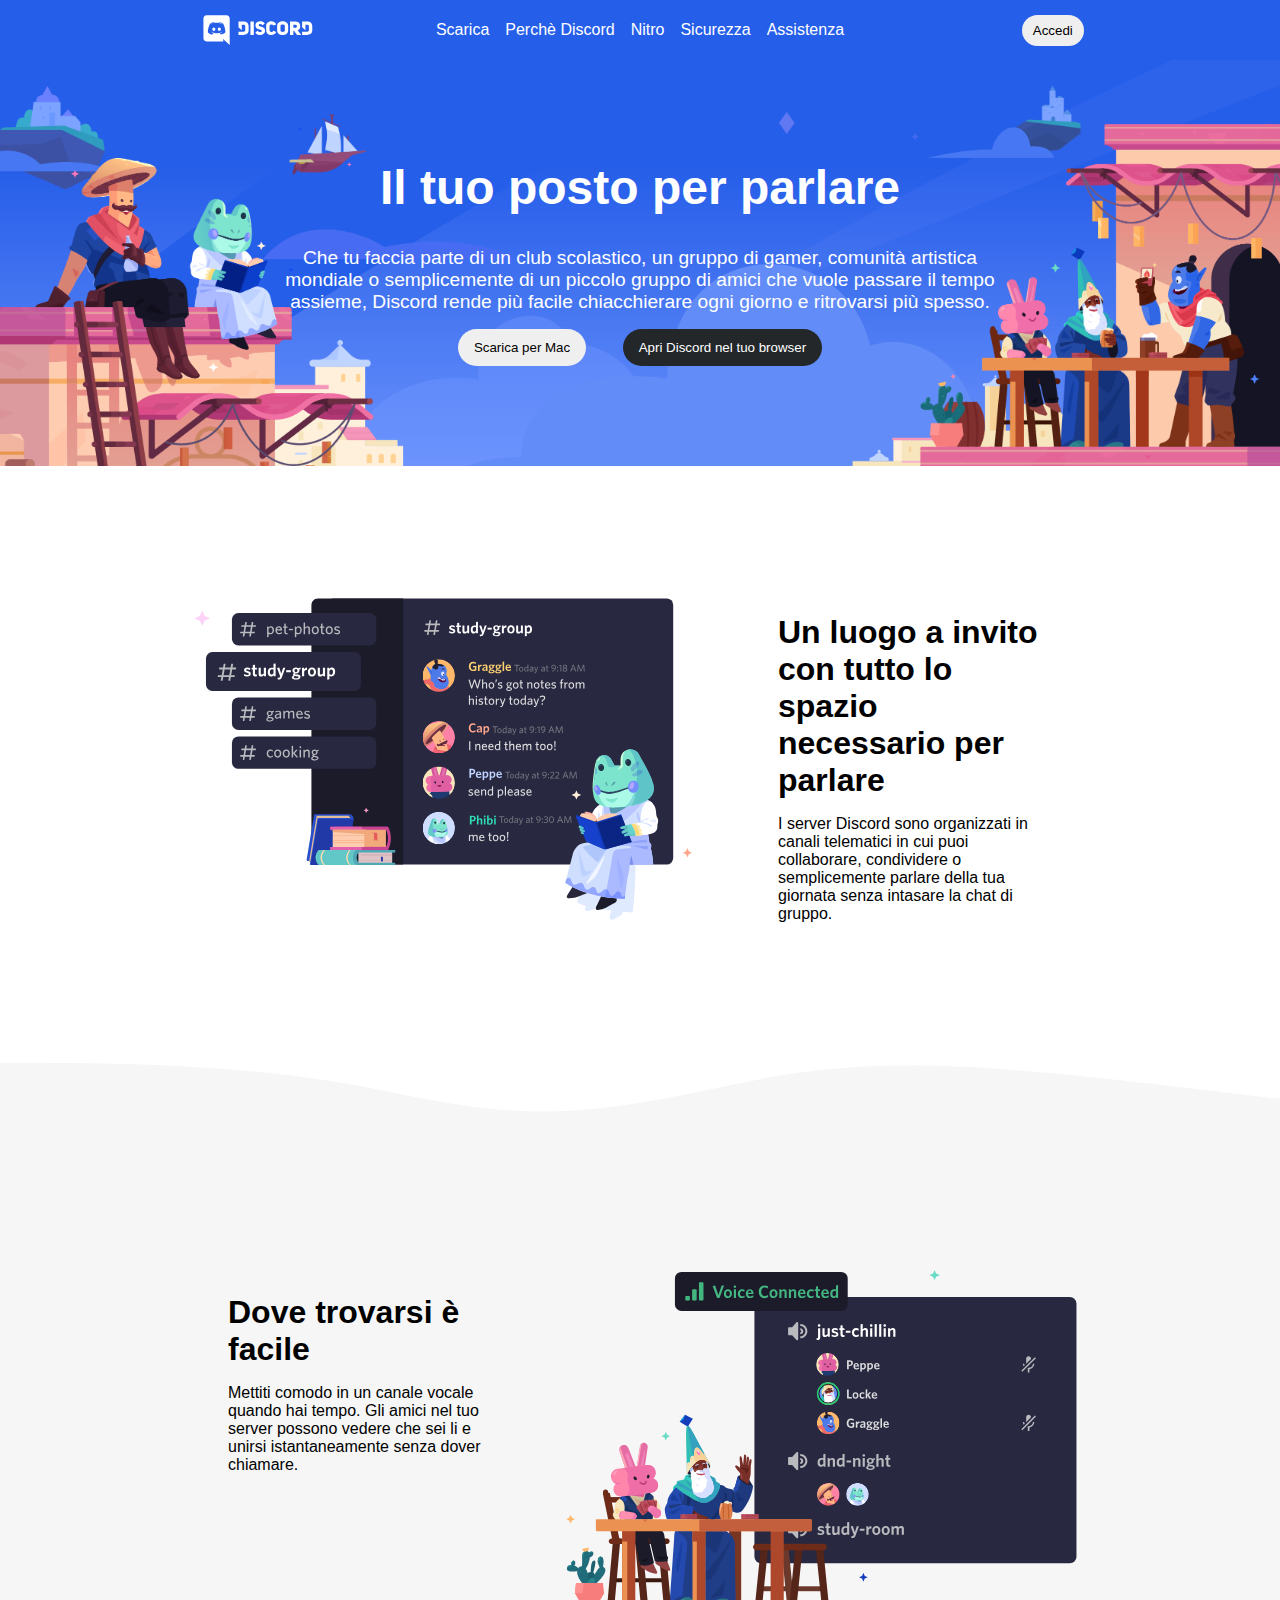
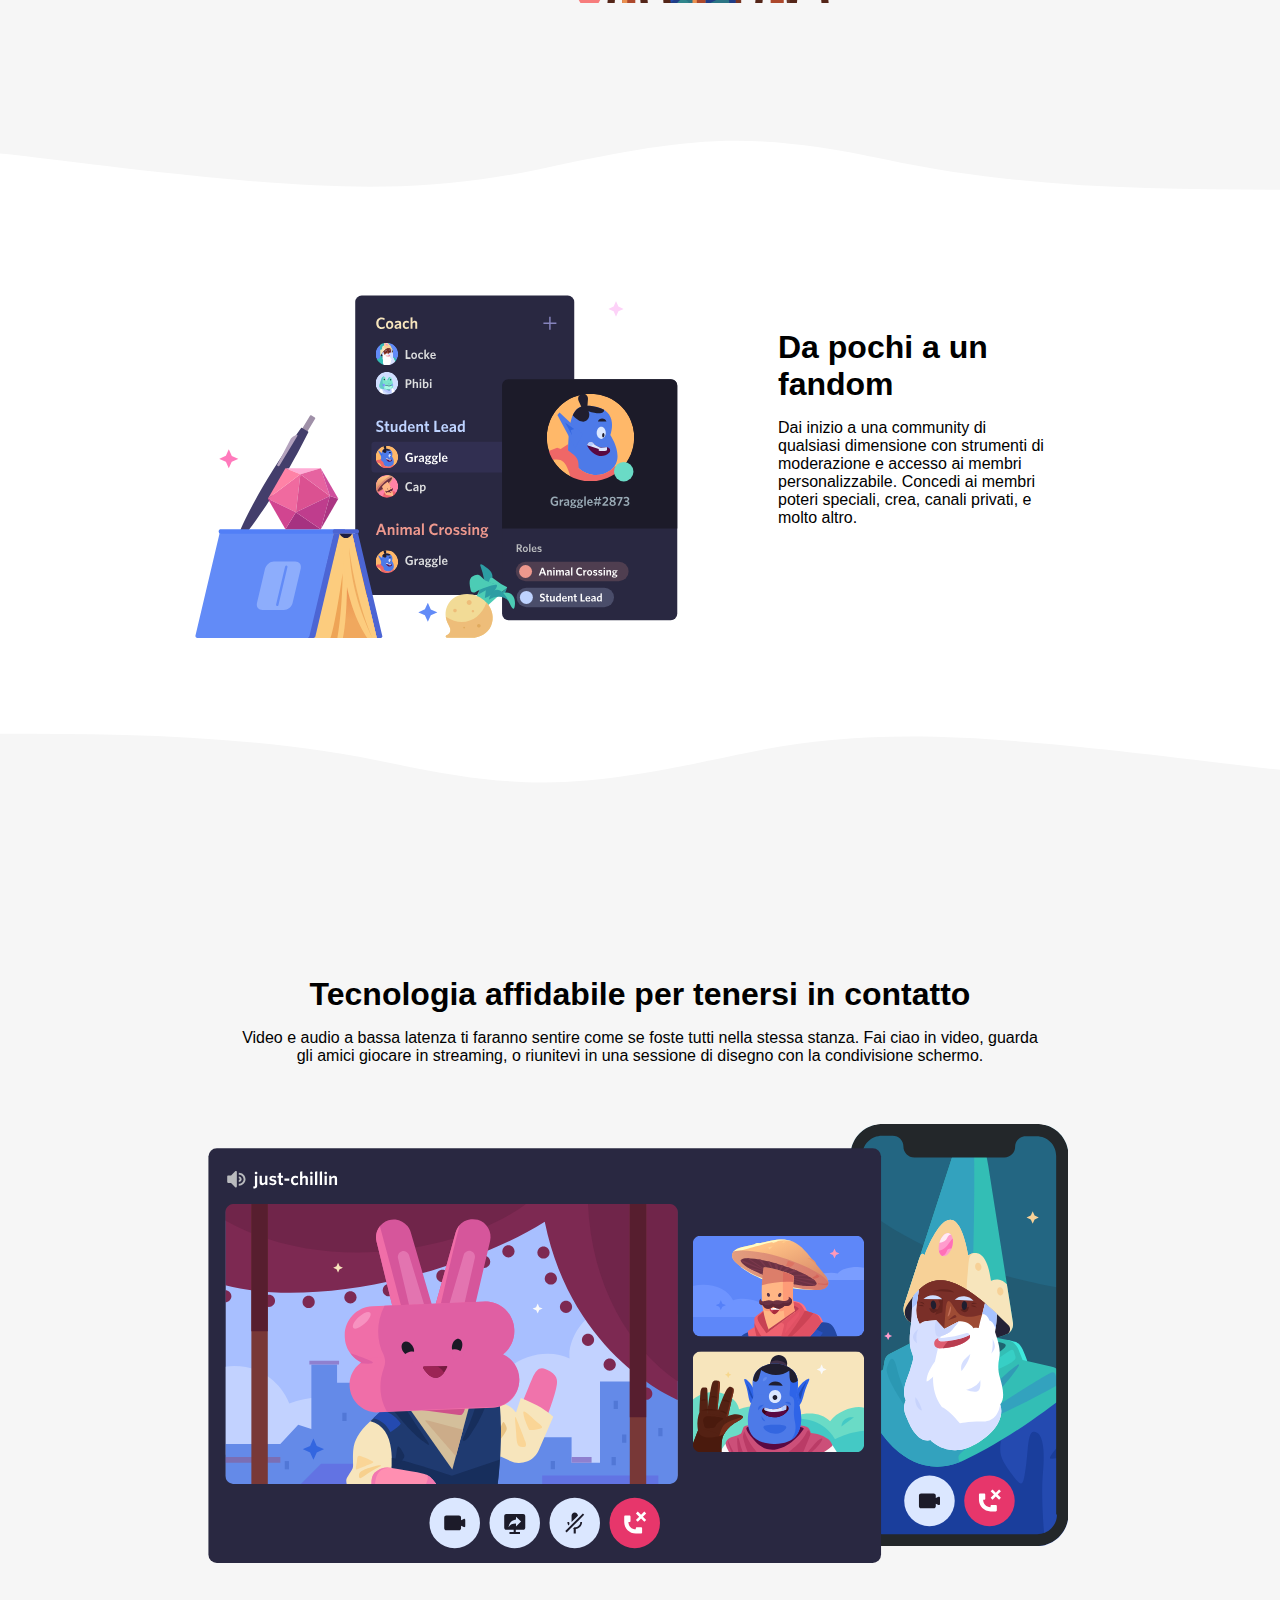
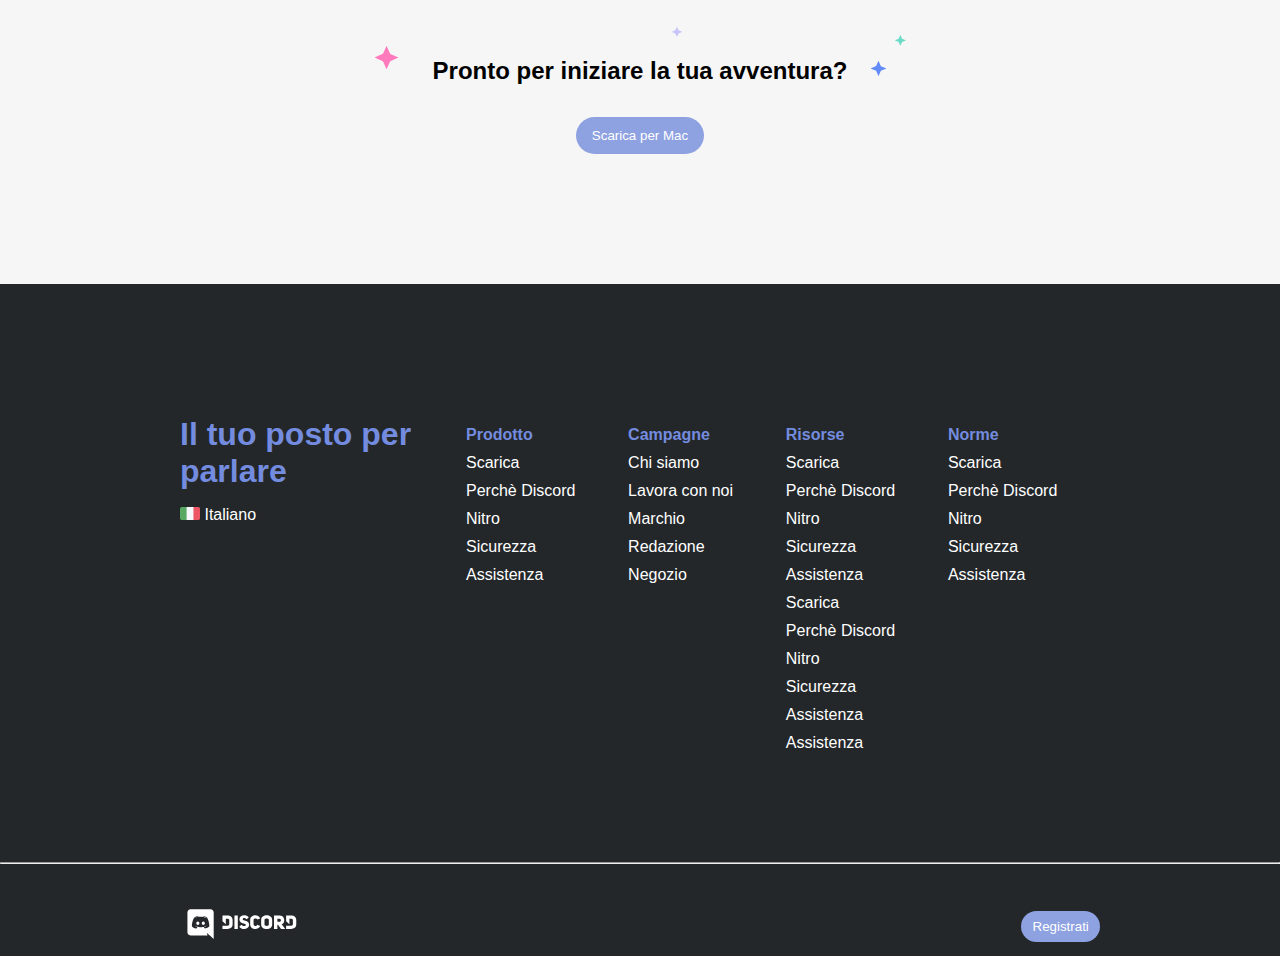
==== bonus.html @ b8d3155d "Adds waves" ====
<!DOCTYPE html>
<html lang="en">
<head>
    <meta charset="UTF-8">
    <meta http-equiv="X-UA-Compatible" content="IE=edge">
    <meta name="viewport" content="width=device-width, initial-scale=1.0">
    <title>Discord</title>
    <link rel="stylesheet" href="css/bonus.css">
    <link rel="preconnect" href="https://fonts.googleapis.com">
    <link rel="preconnect" href="https://fonts.gstatic.com" crossorigin>
    <link href="https://fonts.googleapis.com/css2?family=Poppins&display=swap" rel="stylesheet">
    <link rel="stylesheet" href="https://cdnjs.cloudflare.com/ajax/libs/font-awesome/6.2.0/css/all.min.css" integrity="sha512-xh6O/CkQoPOWDdYTDqeRdPCVd1SpvCA9XXcUnZS2FmJNp1coAFzvtCN9BmamE+4aHK8yyUHUSCcJHgXloTyT2A==" crossorigin="anonymous" referrerpolicy="no-referrer" />
</head>
<body>
    <nav>
        <div class="nav container">
            <div class="logo"><svg width="124" height="30" viewBox="0 0 124 34" xmlns="http://www.w3.org/2000/svg"><g fill="#fff"><path d="M18.1558 14.297C17.1868 14.297 16.4218 15.13 16.4218 16.167C16.4218 17.204 17.2038 18.037 18.1558 18.037C19.1248 18.037 19.8898 17.204 19.8898 16.167C19.8898 15.13 19.1078 14.297 18.1558 14.297ZM11.9508 14.297C10.9818 14.297 10.2168 15.13 10.2168 16.167C10.2168 17.204 10.9988 18.037 11.9508 18.037C12.9198 18.037 13.6848 17.204 13.6848 16.167C13.7018 15.13 12.9198 14.297 11.9508 14.297Z"></path><path d="M26.4178 0.152954H3.63783C1.71683 0.152954 0.152832 1.71695 0.152832 3.63795V26.418C0.152832 28.339 1.71683 29.903 3.63783 29.903H22.9158L22.0148 26.792L24.1908 28.798L26.2478 30.685L29.9198 33.864V3.63795C29.9028 1.71695 28.3388 0.152954 26.4178 0.152954ZM19.8558 22.168C19.8558 22.168 19.2438 21.437 18.7338 20.808C20.9608 20.179 21.8108 18.802 21.8108 18.802C21.1138 19.261 20.4508 19.584 19.8558 19.805C19.0058 20.162 18.1898 20.383 17.3908 20.536C15.7588 20.842 14.2628 20.757 12.9878 20.519C12.0188 20.332 11.1858 20.077 10.4888 19.788C10.0978 19.635 9.67283 19.448 9.24783 19.21C9.19683 19.176 9.14583 19.159 9.09483 19.125C9.06083 19.108 9.04383 19.091 9.02683 19.091C8.72083 18.921 8.55083 18.802 8.55083 18.802C8.55083 18.802 9.36683 20.145 11.5258 20.791C11.0158 21.437 10.3868 22.185 10.3868 22.185C6.62983 22.066 5.20183 19.618 5.20183 19.618C5.20183 14.195 7.64983 9.79195 7.64983 9.79195C10.0978 7.97295 12.4098 8.02395 12.4098 8.02395L12.5798 8.22795C9.51983 9.09495 8.12583 10.438 8.12583 10.438C8.12583 10.438 8.49983 10.234 9.12883 9.96195C10.9478 9.16295 12.3928 8.95895 12.9878 8.89095C13.0898 8.87395 13.1748 8.85695 13.2768 8.85695C14.3138 8.72095 15.4868 8.68695 16.7108 8.82295C18.3258 9.00995 20.0598 9.48595 21.8278 10.438C21.8278 10.438 20.4848 9.16295 17.5948 8.29595L17.8328 8.02395C17.8328 8.02395 20.1618 7.97295 22.5928 9.79195C22.5928 9.79195 25.0408 14.195 25.0408 19.618C25.0408 19.601 23.6128 22.049 19.8558 22.168ZM45.5258 7.42895H39.8818V13.77L43.6388 17.153V10.999H45.6448C46.9198 10.999 47.5488 11.611 47.5488 12.597V17.306C47.5488 18.292 46.9538 18.955 45.6448 18.955H39.8648V22.542H45.5088C48.5348 22.559 51.3738 21.046 51.3738 17.578V12.512C51.3908 8.97595 48.5518 7.42895 45.5258 7.42895ZM75.1058 17.578V12.376C75.1058 10.506 78.4718 10.081 79.4918 11.951L82.6028 10.693C81.3788 8.00695 79.1518 7.22495 77.2988 7.22495C74.2728 7.22495 71.2808 8.97595 71.2808 12.376V17.578C71.2808 21.012 74.2728 22.729 77.2308 22.729C79.1348 22.729 81.4128 21.794 82.6708 19.346L79.3388 17.816C78.5228 19.907 75.1058 19.397 75.1058 17.578ZM64.8208 13.09C63.6478 12.835 62.8658 12.41 62.8148 11.679C62.8828 9.92795 65.5858 9.85995 67.1668 11.543L69.6658 9.62195C68.1018 7.71795 66.3338 7.20795 64.5148 7.20795C61.7438 7.20795 59.0578 8.77195 59.0578 11.73C59.0578 14.603 61.2678 16.15 63.6988 16.524C64.9398 16.694 66.3168 17.187 66.2828 18.037C66.1808 19.652 62.8488 19.567 61.3358 17.731L58.9218 19.992C60.3328 21.811 62.2538 22.729 64.0558 22.729C66.8268 22.729 69.9038 21.131 70.0228 18.207C70.1928 14.518 67.5068 13.583 64.8208 13.09ZM53.4308 22.525H57.2388V7.42895H53.4308V22.525ZM117.64 7.42895H111.996V13.77L115.753 17.153V10.999H117.759C119.034 10.999 119.663 11.611 119.663 12.597V17.306C119.663 18.292 119.068 18.955 117.759 18.955H111.979V22.542H117.64C120.666 22.559 123.505 21.046 123.505 17.578V12.512C123.505 8.97595 120.666 7.42895 117.64 7.42895ZM89.9468 7.22495C86.8188 7.22495 83.7078 8.92495 83.7078 12.41V17.561C83.7078 21.012 86.8358 22.746 89.9808 22.746C93.1088 22.746 96.2198 21.012 96.2198 17.561V12.41C96.2198 8.94195 93.0748 7.22495 89.9468 7.22495ZM92.3948 17.561C92.3948 18.649 91.1708 19.21 89.9638 19.21C88.7398 19.21 87.5158 18.683 87.5158 17.561V12.41C87.5158 11.305 88.7058 10.71 89.8958 10.71C91.1368 10.71 92.3948 11.237 92.3948 12.41V17.561ZM109.888 12.41C109.803 8.87395 107.389 7.44595 104.278 7.44595H98.2428V22.542H102.102V17.748H102.782L106.284 22.542H111.044L106.93 17.357C108.749 16.779 109.888 15.198 109.888 12.41ZM104.346 14.45H102.102V10.999H104.346C106.743 10.999 106.743 14.45 104.346 14.45Z"></path></g></svg></div>
            <div class="link">
                <ul>
                    <li><a href="#">Scarica</a></li>
                    <li><a href="#">Perchè Discord</a></li>
                    <li><a href="#">Nitro</a></li>
                    <li><a href="#">Sicurezza</a></li>
                    <li><a href="#">Assistenza</a></li>
                    
                </ul>
            </div>
            <div class="login"><button>Accedi</button></div>
        </div>
    </nav>
    <section class="blue-bg">
        <div class="container start">
            <div class="start-section">
                <h1>Il tuo posto per parlare</h1>
                <p>Che tu faccia parte di un club scolastico, un gruppo di gamer, comunità artistica mondiale o semplicemente di un piccolo gruppo di amici che vuole passare il tempo assieme, Discord rende più facile chiacchierare ogni giorno e ritrovarsi più spesso.</p>
                <div class="btn-container">
                    <button class="btn-main"><i class="fa-solid fa-down-long"></i> Scarica per Mac</button>
                    <button class="btn-main btn-black btn-font-white">Apri Discord nel tuo browser</button>
                </div>
            </div>
        </div>
    </section>
    <section>
        <div class="container start">
            <div class="row">
                <div class="col">
                    <img src="img/item1.svg" alt="Cartoon photo" width="550px">
                </div>
                <div class="col-2">
                    <h2>Un luogo a invito con tutto lo spazio necessario per parlare</h2>
                    <p>I server Discord sono organizzati in canali telematici in cui puoi collaborare, condividere o semplicemente parlare della tua giornata senza intasare la chat di gruppo.</p>
                </div>
        </div>
    </section>
    <div class="wave"><svg class="wave-1hkxOo" version="1.1" xmlns="http://www.w3.org/2000/svg" viewBox="0 0 1440 100" preserveAspectRatio="none"><path class="wavePath-haxJK1 animationPaused-2hZ4IO" d="M826.337463,25.5396311 C670.970254,58.655965 603.696181,68.7870267 447.802481,35.1443383 C293.342778,1.81111414 137.33377,1.81111414 0,1.81111414 L0,150 L1920,150 L1920,1.81111414 C1739.53523,-16.6853983 1679.86404,73.1607868 1389.7826,37.4859505 C1099.70117,1.81111414 981.704672,-7.57670281 826.337463,25.5396311 Z" fill="currentColor"></path></svg></div>
    <section class="grey-bg">
        <div class="container start">
            <div class="row-reverse">
                <div class="col">
                    <img src="img/item2.svg" alt="Cartoon photo" width="550px">
                </div>
                <div class="col-2">
                    <h2>Dove trovarsi è facile</h2>
                    <p>Mettiti comodo in un canale vocale quando hai tempo. Gli amici nel tuo server possono vedere che sei li e unirsi istantaneamente senza dover chiamare.</p>
                </div>
        </div>
    </section>
    <div class="wave-reverse"><svg class="wave-1hkxOo" version="1.1" xmlns="http://www.w3.org/2000/svg" viewBox="0 0 1440 100" preserveAspectRatio="none"><path class="wavePath-haxJK1 animationPaused-2hZ4IO" d="M826.337463,25.5396311 C670.970254,58.655965 603.696181,68.7870267 447.802481,35.1443383 C293.342778,1.81111414 137.33377,1.81111414 0,1.81111414 L0,150 L1920,150 L1920,1.81111414 C1739.53523,-16.6853983 1679.86404,73.1607868 1389.7826,37.4859505 C1099.70117,1.81111414 981.704672,-7.57670281 826.337463,25.5396311 Z" fill="currentColor"></path></svg></div>
    <section>
        <div class="container start">
            <div class="row">
                <div class="col">
                    <img src="img/item3.svg" alt="Cartoon photo" width="550px">
                </div>
                <div class="col-2">
                    <h2>Da pochi a un fandom</h2>
                    <p>Dai inizio a una community di qualsiasi dimensione con strumenti di moderazione e accesso ai membri personalizzabile. Concedi ai membri poteri speciali, crea, canali privati, e molto altro.</p>
                </div>
        </div>
    </section>
    <div class="wave"><svg class="wave-1hkxOo" version="1.1" xmlns="http://www.w3.org/2000/svg" viewBox="0 0 1440 100" preserveAspectRatio="none"><path class="wavePath-haxJK1 animationPaused-2hZ4IO" d="M826.337463,25.5396311 C670.970254,58.655965 603.696181,68.7870267 447.802481,35.1443383 C293.342778,1.81111414 137.33377,1.81111414 0,1.81111414 L0,150 L1920,150 L1920,1.81111414 C1739.53523,-16.6853983 1679.86404,73.1607868 1389.7826,37.4859505 C1099.70117,1.81111414 981.704672,-7.57670281 826.337463,25.5396311 Z" fill="currentColor"></path></svg></div>
    <section class="grey-bg">
        <div class="container start">
            <div class="last-row">
                <div class="last-row-text">
                    <h2>Tecnologia affidabile per tenersi in contatto</h2>
                    <p>Video e audio a bassa latenza ti faranno sentire come se foste tutti nella stessa stanza. Fai ciao in video, guarda gli amici giocare in streaming, o riunitevi in una sessione di disegno con la condivisione schermo.</p>
                </div>
                <img src="img/item4-big.svg" alt="full-screen Cartoon photo" width="100%">
                <div class="download-button">
                    <h2>Pronto per iniziare la tua avventura?</h2>
                    <button class="btn-main btn-indigo btn-font-white"><i class="fa-solid fa-down-long"></i> Scarica per Mac</button>
                </div>
            </div>
        </div>
    </section>
    <section class="black-bg">
        <div class="container start">
            <div class="row">
                <div class="col-4">
                    <h2>Il tuo posto per parlare</h2>
                    <div>
                        <img src="img/ita.png" alt="Italy's flag" width="20px">
                        <span>Italiano <i class="fa-solid fa-angle-down"></i></span>
                    </div>
                    <div class="social">
                        <a href="https://twitter.com/"> <i class="fa-brands fa-twitter"></i></a>
                        <a href="https://www.instagram.com/"><i class="fa-brands fa-instagram"></i></a>
                        <a href="https://www.facebook.com/"><i class="fa-brands fa-facebook"></i></a>
                        <a href="https://www.youtube.com/"><i class="fa-brands fa-youtube"></i></a>
                    </div>
                </div>
                <div class="col-3">
                    <ul>
                        <li class="title">Prodotto</li>
                        <li>Scarica</li>
                        <li>Perchè Discord</li>
                        <li>Nitro</li>
                        <li>Sicurezza</li>
                        <li>Assistenza</li>
                    </ul>
                </div>
                <div class="col-3">
                    <ul>
                        <li class="title">Campagne</li>
                        <li>Chi siamo</li>
                        <li>Lavora con noi</li>
                        <li>Marchio</li>
                        <li>Redazione</li>
                        <li>Negozio</li>
                    </ul>
                </div>
                <div class="col-3">
                    <ul>
                        <li class="title">Risorse</li>
                        <li>Scarica</li>
                        <li>Perchè Discord</li>
                        <li>Nitro</li>
                        <li>Sicurezza</li>
                        <li>Assistenza</li>
                        <li>Scarica</li>
                        <li>Perchè Discord</li>
                        <li>Nitro</li>
                        <li>Sicurezza</li>
                        <li>Assistenza</li>
                        <li>Assistenza</li>
                    </ul>
                </div>
                <div class="col-3">
                    <ul>
                        <li class="title">Norme</li>
                        <li>Scarica</li>
                        <li>Perchè Discord</li>
                        <li>Nitro</li>
                        <li>Sicurezza</li>
                        <li>Assistenza</li>
                    </ul>
                </div>
                
        </div>
    </section>
    <hr>
    <section class="black-bg">
        <div class="footer container ">
            <div class="footer-logo">
                <svg width="124" height="30" viewBox="0 0 124 34" xmlns="http://www.w3.org/2000/svg"><g fill="#fff"><path d="M18.1558 14.297C17.1868 14.297 16.4218 15.13 16.4218 16.167C16.4218 17.204 17.2038 18.037 18.1558 18.037C19.1248 18.037 19.8898 17.204 19.8898 16.167C19.8898 15.13 19.1078 14.297 18.1558 14.297ZM11.9508 14.297C10.9818 14.297 10.2168 15.13 10.2168 16.167C10.2168 17.204 10.9988 18.037 11.9508 18.037C12.9198 18.037 13.6848 17.204 13.6848 16.167C13.7018 15.13 12.9198 14.297 11.9508 14.297Z"></path><path d="M26.4178 0.152954H3.63783C1.71683 0.152954 0.152832 1.71695 0.152832 3.63795V26.418C0.152832 28.339 1.71683 29.903 3.63783 29.903H22.9158L22.0148 26.792L24.1908 28.798L26.2478 30.685L29.9198 33.864V3.63795C29.9028 1.71695 28.3388 0.152954 26.4178 0.152954ZM19.8558 22.168C19.8558 22.168 19.2438 21.437 18.7338 20.808C20.9608 20.179 21.8108 18.802 21.8108 18.802C21.1138 19.261 20.4508 19.584 19.8558 19.805C19.0058 20.162 18.1898 20.383 17.3908 20.536C15.7588 20.842 14.2628 20.757 12.9878 20.519C12.0188 20.332 11.1858 20.077 10.4888 19.788C10.0978 19.635 9.67283 19.448 9.24783 19.21C9.19683 19.176 9.14583 19.159 9.09483 19.125C9.06083 19.108 9.04383 19.091 9.02683 19.091C8.72083 18.921 8.55083 18.802 8.55083 18.802C8.55083 18.802 9.36683 20.145 11.5258 20.791C11.0158 21.437 10.3868 22.185 10.3868 22.185C6.62983 22.066 5.20183 19.618 5.20183 19.618C5.20183 14.195 7.64983 9.79195 7.64983 9.79195C10.0978 7.97295 12.4098 8.02395 12.4098 8.02395L12.5798 8.22795C9.51983 9.09495 8.12583 10.438 8.12583 10.438C8.12583 10.438 8.49983 10.234 9.12883 9.96195C10.9478 9.16295 12.3928 8.95895 12.9878 8.89095C13.0898 8.87395 13.1748 8.85695 13.2768 8.85695C14.3138 8.72095 15.4868 8.68695 16.7108 8.82295C18.3258 9.00995 20.0598 9.48595 21.8278 10.438C21.8278 10.438 20.4848 9.16295 17.5948 8.29595L17.8328 8.02395C17.8328 8.02395 20.1618 7.97295 22.5928 9.79195C22.5928 9.79195 25.0408 14.195 25.0408 19.618C25.0408 19.601 23.6128 22.049 19.8558 22.168ZM45.5258 7.42895H39.8818V13.77L43.6388 17.153V10.999H45.6448C46.9198 10.999 47.5488 11.611 47.5488 12.597V17.306C47.5488 18.292 46.9538 18.955 45.6448 18.955H39.8648V22.542H45.5088C48.5348 22.559 51.3738 21.046 51.3738 17.578V12.512C51.3908 8.97595 48.5518 7.42895 45.5258 7.42895ZM75.1058 17.578V12.376C75.1058 10.506 78.4718 10.081 79.4918 11.951L82.6028 10.693C81.3788 8.00695 79.1518 7.22495 77.2988 7.22495C74.2728 7.22495 71.2808 8.97595 71.2808 12.376V17.578C71.2808 21.012 74.2728 22.729 77.2308 22.729C79.1348 22.729 81.4128 21.794 82.6708 19.346L79.3388 17.816C78.5228 19.907 75.1058 19.397 75.1058 17.578ZM64.8208 13.09C63.6478 12.835 62.8658 12.41 62.8148 11.679C62.8828 9.92795 65.5858 9.85995 67.1668 11.543L69.6658 9.62195C68.1018 7.71795 66.3338 7.20795 64.5148 7.20795C61.7438 7.20795 59.0578 8.77195 59.0578 11.73C59.0578 14.603 61.2678 16.15 63.6988 16.524C64.9398 16.694 66.3168 17.187 66.2828 18.037C66.1808 19.652 62.8488 19.567 61.3358 17.731L58.9218 19.992C60.3328 21.811 62.2538 22.729 64.0558 22.729C66.8268 22.729 69.9038 21.131 70.0228 18.207C70.1928 14.518 67.5068 13.583 64.8208 13.09ZM53.4308 22.525H57.2388V7.42895H53.4308V22.525ZM117.64 7.42895H111.996V13.77L115.753 17.153V10.999H117.759C119.034 10.999 119.663 11.611 119.663 12.597V17.306C119.663 18.292 119.068 18.955 117.759 18.955H111.979V22.542H117.64C120.666 22.559 123.505 21.046 123.505 17.578V12.512C123.505 8.97595 120.666 7.42895 117.64 7.42895ZM89.9468 7.22495C86.8188 7.22495 83.7078 8.92495 83.7078 12.41V17.561C83.7078 21.012 86.8358 22.746 89.9808 22.746C93.1088 22.746 96.2198 21.012 96.2198 17.561V12.41C96.2198 8.94195 93.0748 7.22495 89.9468 7.22495ZM92.3948 17.561C92.3948 18.649 91.1708 19.21 89.9638 19.21C88.7398 19.21 87.5158 18.683 87.5158 17.561V12.41C87.5158 11.305 88.7058 10.71 89.8958 10.71C91.1368 10.71 92.3948 11.237 92.3948 12.41V17.561ZM109.888 12.41C109.803 8.87395 107.389 7.44595 104.278 7.44595H98.2428V22.542H102.102V17.748H102.782L106.284 22.542H111.044L106.93 17.357C108.749 16.779 109.888 15.198 109.888 12.41ZM104.346 14.45H102.102V10.999H104.346C106.743 10.999 106.743 14.45 104.346 14.45Z"></path></g></svg>
            </div>
            <button class="btn-indigo btn-font-white">Registrati</button>
        </div>
    </section>
</body>
</html>
---- css/bonus.css ----
* {
    box-sizing: border-box;
    margin: 0;
    padding: 0;
    font-family: 'Roboto', sans-serif;
}

.container {
    width: 920px;
    margin: auto;
}

svg {
    cursor: pointer;
}

/* Header */
nav {
    background-color: #255ee9;
    height: 60px;
    display: flex;
}

ul {
    display: flex;
    column-gap: 1rem;
    list-style: none;

}

li>a {
    text-decoration: none;
    color: black;
    height: 100%;
    display: flex;
    align-items: center;
    color: white;
}

li>a:hover {
    text-decoration: underline;

}

.nav {
    display: flex;
    justify-content: space-between;
    background-color: #255ee9;
    height: 2rem;
}

.link {
    display: flex;
    flex-grow: 1;
    justify-content: center;
}

.login,
.logo {
    min-width: 20%;
    height: 100%;
}

.login {
    display: flex;
    justify-content: end;
    align-items: center;
    padding-right: 1rem;
}

.logo {
    display: flex;
    align-items: center;
    padding-left: 1rem;
}

/* Pulsanti */

button {
    border: none;
    padding: 0.5rem 0.7rem;
    border-radius: 25px;
    cursor: pointer;

}


.btn-container>button:first-child {
    margin-right: 2rem;
}

.btn-main {
    padding: 0.7rem 1rem;
}

.btn-font-white {
    color: white;
}

.btn-black {
    background-color: #23272a;
}

.btn-indigo {
    background-color: #8ea1e1;
}

/* Sezioni */
.start-section h1 {
    padding-bottom: 2rem;
    font-size: 3rem;
    color: white;
}

.start-section p {
    font-size: 1.2rem;
    color: white;
    padding-bottom: 1rem;
}

.start-section {
    text-align: center;
    width: 80%;
}

.blue-bg {
    background-image: url(../img/jumbo.png);
    background-size: cover;
    background-repeat: no-repeat;
    background-position: center;
}

.grey-bg {
    background-color: #f6f6f6;
}


.black-bg {
    background-color: #23272A;
}

.start {
    display: flex;
    justify-content: center;
    padding: 100px 0px;
}

.row {
    display: flex;
    width: 100%;

}

.col {
    flex-grow: 2;
    text-align: center;
}

.col-2 {
    flex-grow: 1;
    padding: 3rem;
}

.col-2 h2 {
    font-size: 2rem;
}

.col-2 p {
    padding-top: 1rem;
}

.row-reverse {
    display: flex;
    flex-direction: row-reverse;
    width: 100%;
}

/* Ultima Riga */
.last-row-text {
    padding: 60px 60px 0px 60px;
    text-align: center;
}

.last-row-text h2 {
    font-size: 2rem;
}

.last-row-text p {
    padding-top: 1rem;
}

.download-button {
    text-align: center;
    background-image: url(../img/stars.svg);
    background-repeat: no-repeat;
    background-position: top;
    padding: 30px;
}

.download-button h2 {
    margin-bottom: 2rem;
}

/* Footer */

.col-3 {
    padding: 10px;
    flex-grow: 1;

}

.col-4 {
    flex-grow: 2;
    max-width: 30%;

}

.col-4>* {
    margin-bottom: 1rem;
}

.col-4 h2 {
    font-size: 2rem;
    color: #748cdf;

}

.social {
    display: flex;
    column-gap: 1.5rem;
}

span,
span>i,
a>i {
    color: white;
    cursor: pointer;
}

.col-3 ul {
    display: flex;
    flex-direction: column;
    color: white;
    row-gap: 10px;
}

.col-3 ul li:first-child {
    cursor: pointer;
}

.col-3 ul li:not(:first-child):hover {
    text-decoration: underline;
}

.title {
    color: #748cdf;
    font-weight: bold;
}

.footer {
    display: flex;
    justify-content: space-between;
    height: 60px;
    align-items: center;
}


section.black-bg {
    padding-top: 2rem;
}

.wave,
.wave-reverse {
    color: #f6f6f6;
    margin: -10px;
}

.wave-reverse {
    transform: rotate(180deg);
}
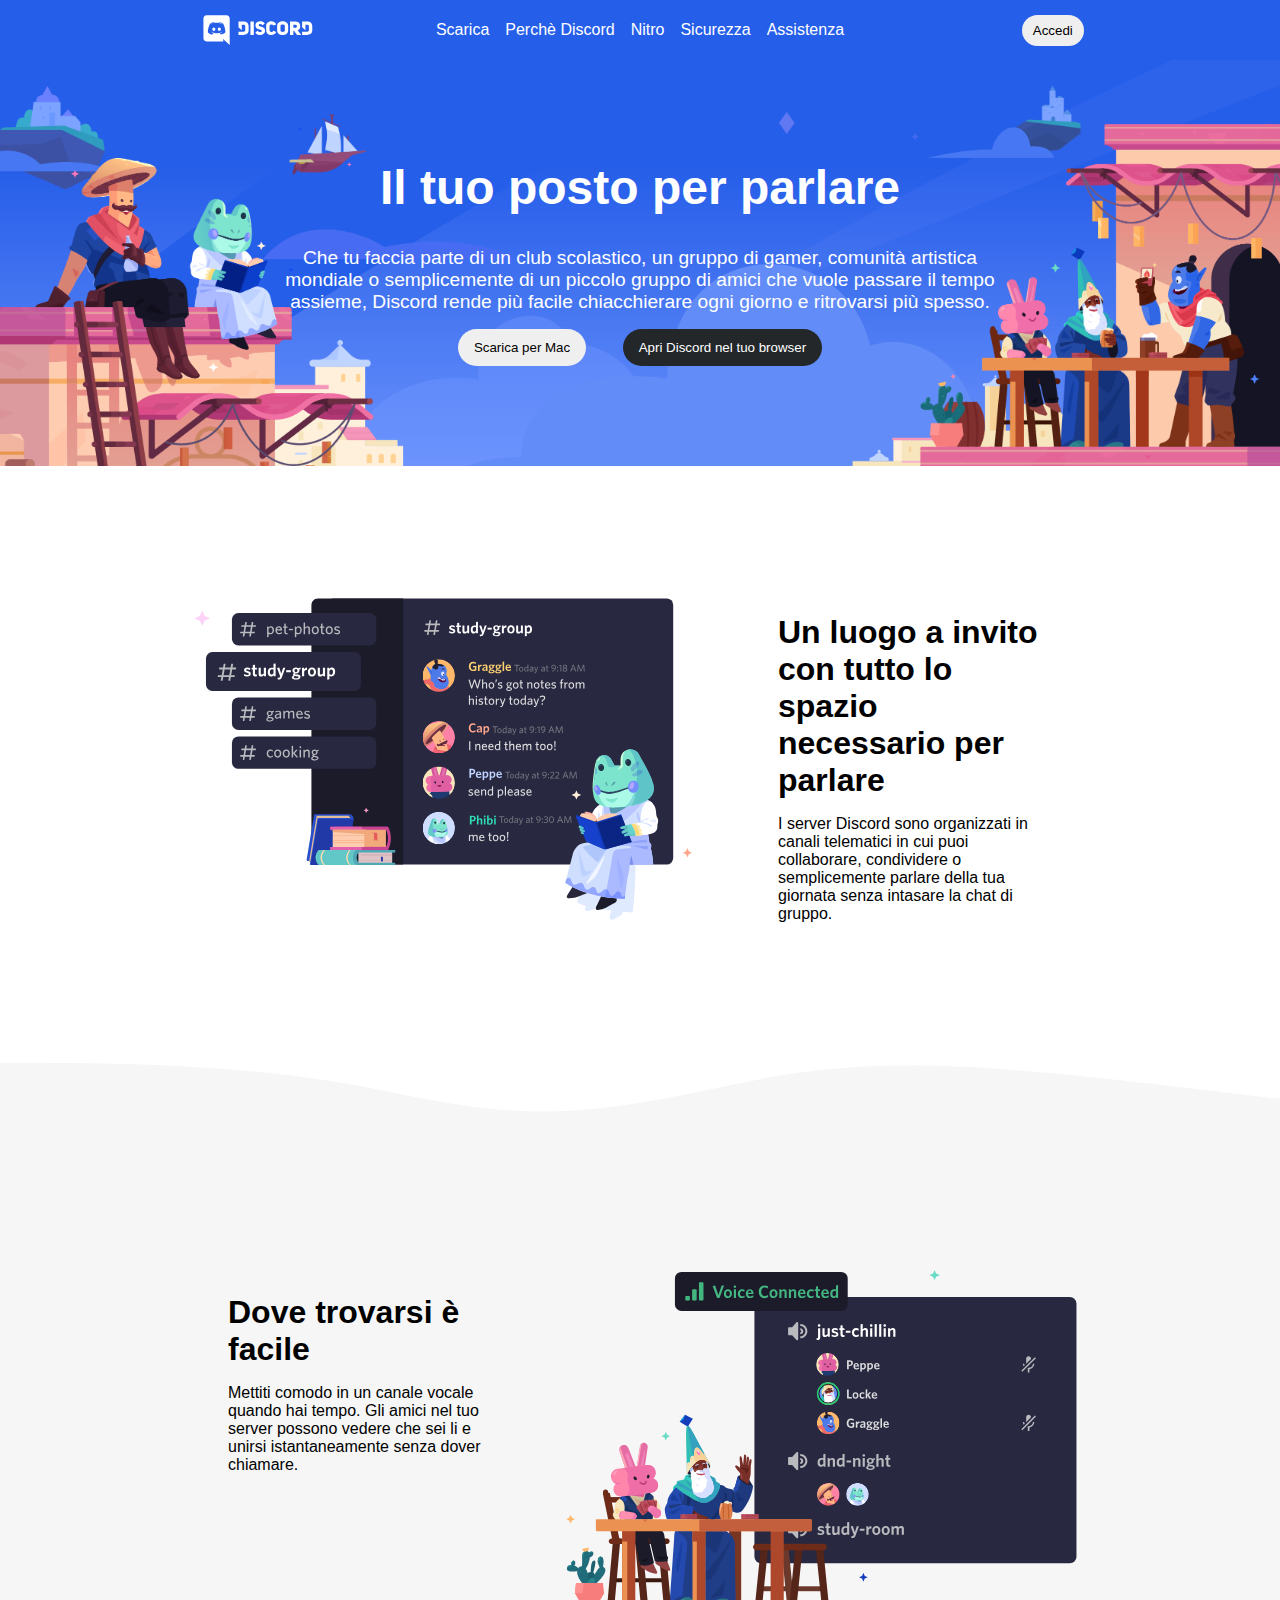
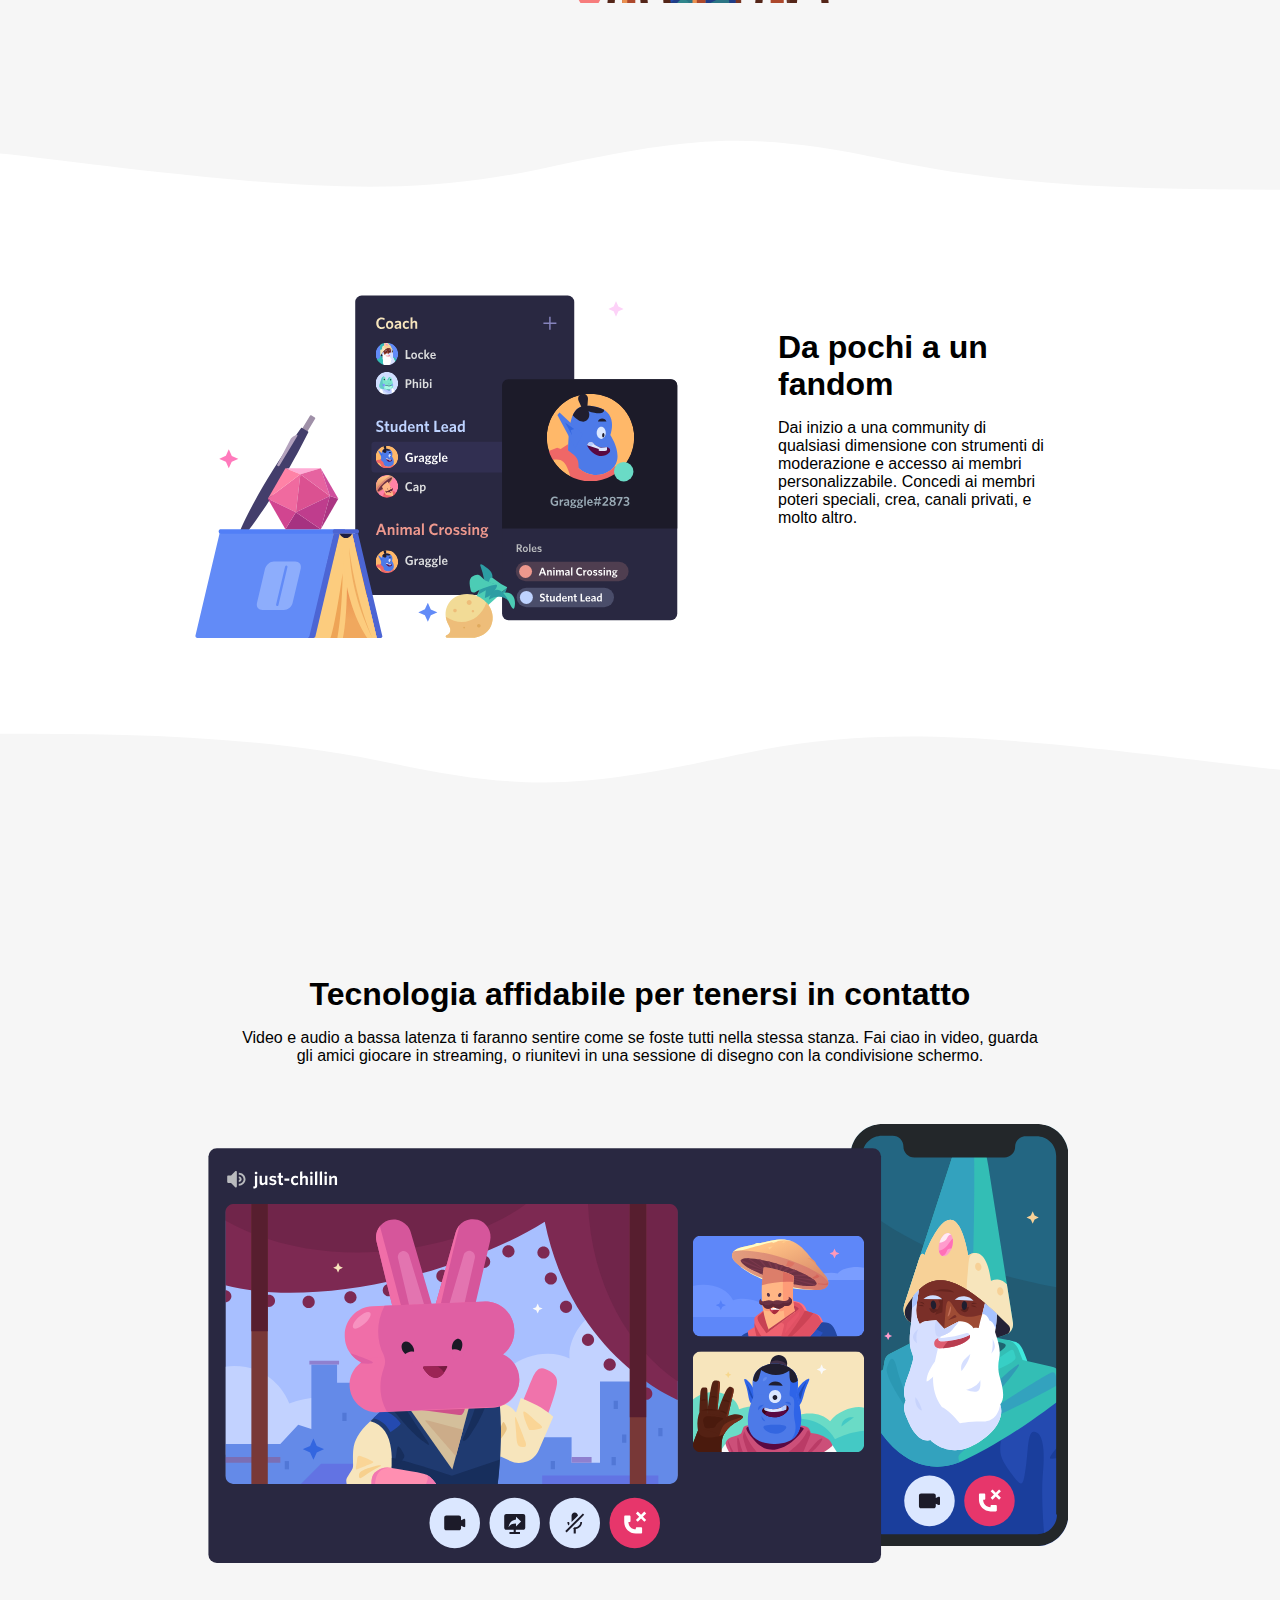
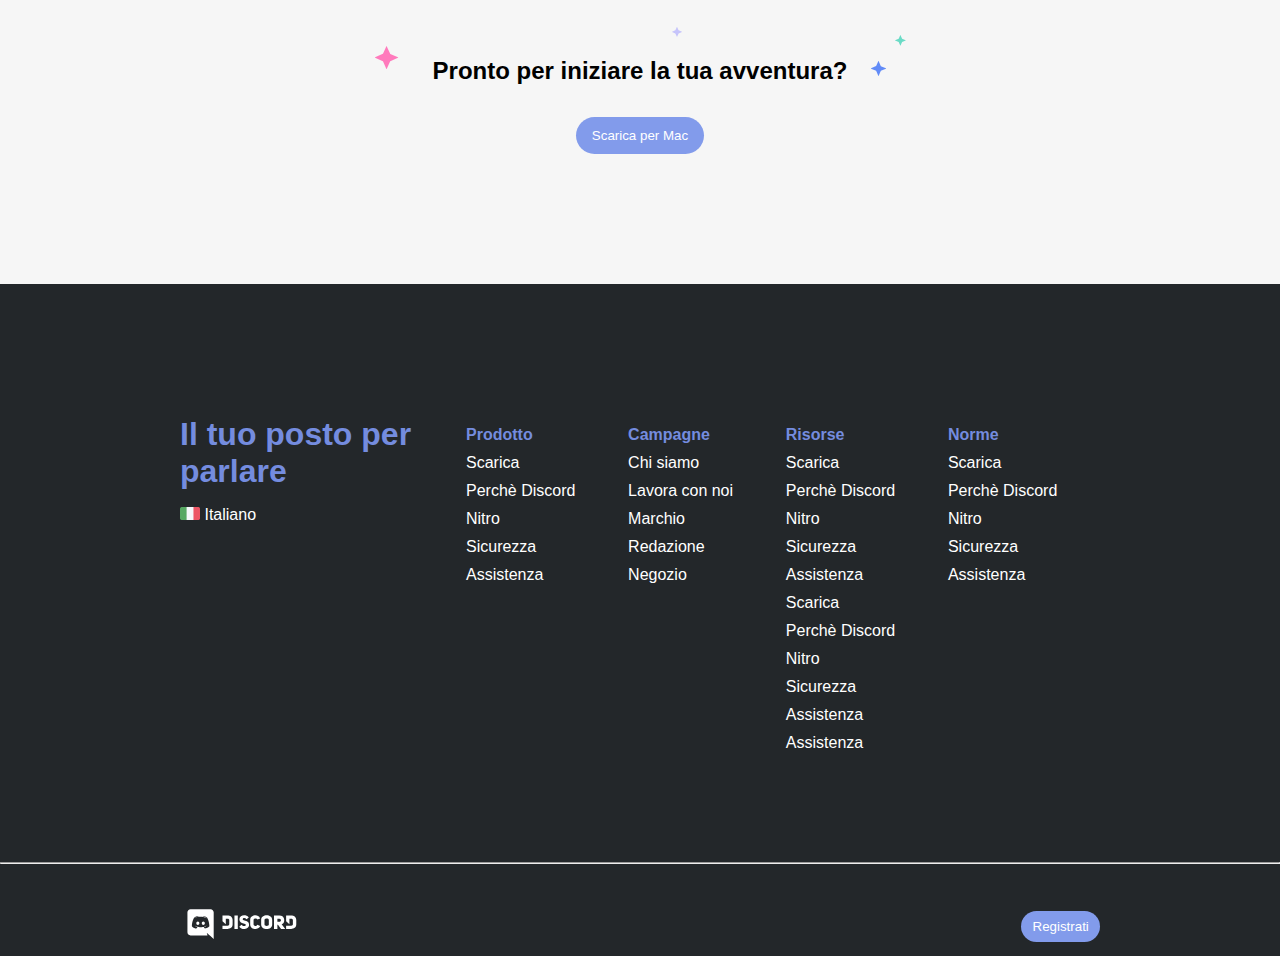
==== commit d1f7d7a8: "Adds target on links" ====
--- a/bonus.html
+++ b/bonus.html
@@ -104,10 +104,10 @@
                         <span>Italiano <i class="fa-solid fa-angle-down"></i></span>
                     </div>
                     <div class="social">
-                        <a href="https://twitter.com/"> <i class="fa-brands fa-twitter"></i></a>
-                        <a href="https://www.instagram.com/"><i class="fa-brands fa-instagram"></i></a>
-                        <a href="https://www.facebook.com/"><i class="fa-brands fa-facebook"></i></a>
-                        <a href="https://www.youtube.com/"><i class="fa-brands fa-youtube"></i></a>
+                        <a href="https://twitter.com/" target="_blank"> <i class="fa-brands fa-twitter"></i></a>
+                        <a href="https://www.instagram.com/" target="_blank"><i class="fa-brands fa-instagram"></i></a>
+                        <a href="https://www.facebook.com/" target="_blank"><i class="fa-brands fa-facebook"></i></a>
+                        <a href="https://www.youtube.com/" target="_blank"><i class="fa-brands fa-youtube"></i></a>
                     </div>
                 </div>
                 <div class="col-3">
--- a/css/bonus.css
+++ b/css/bonus.css
@@ -101,8 +101,23 @@
     background-color: #23272a;
 }
 
+.btn-black:hover {
+    background-color: #36393f;
+    color: white;
+}
+
 .btn-indigo {
-    background-color: #8ea1e1;
+    background-color: #829beb;
+}
+
+.btn-indigo:hover {
+    background-color: #7b82d7;
+    color: white;
+}
+
+button:hover {
+    box-shadow: -5px 3px 10px 1px #36393f;
+    color: #5865f2;
 }
 
 /* Sezioni */
